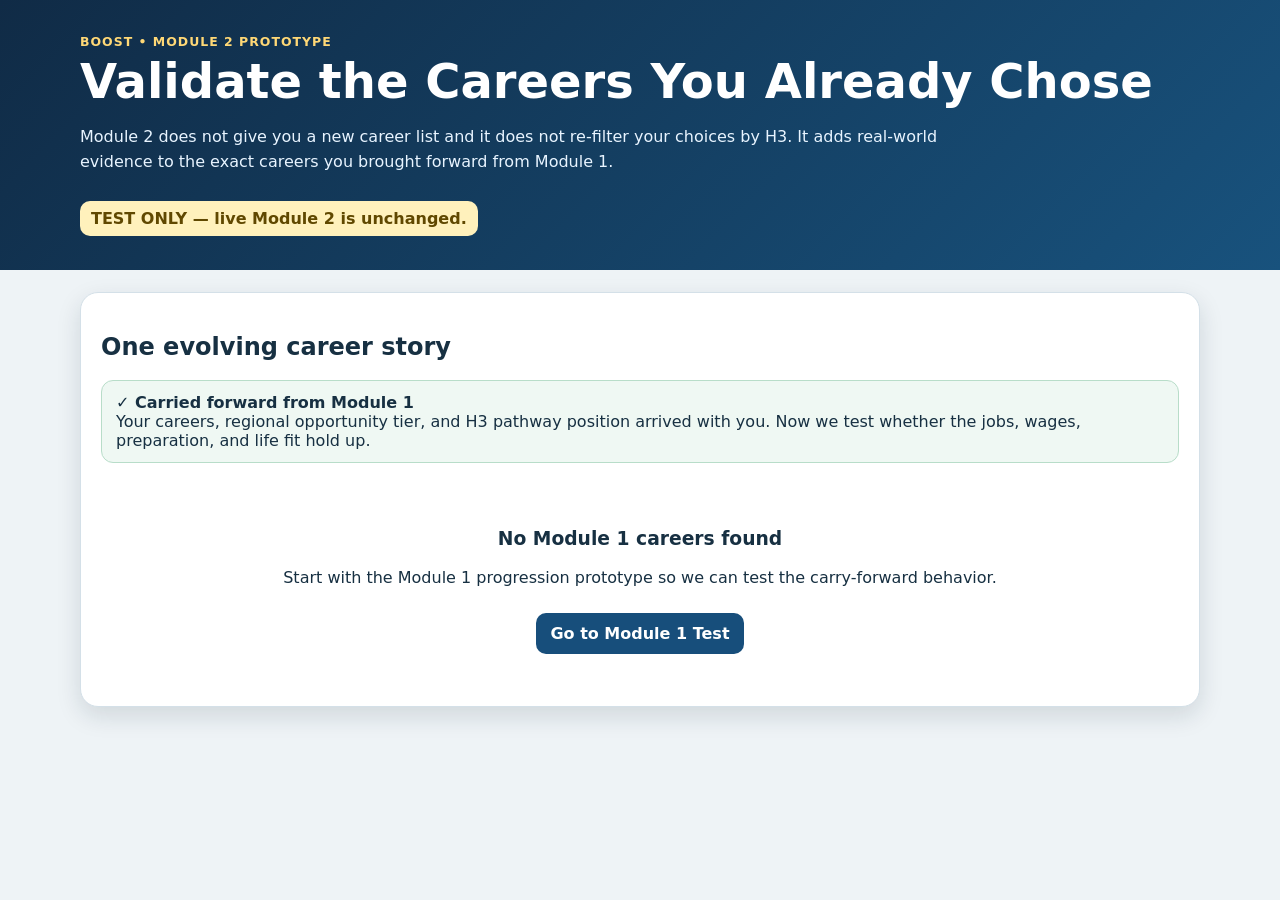
==== pathway-progression-test.html @ 183b5dd9 "Add Module 2 carry-forward progression prototype" ====
<!doctype html><html lang="en"><head><meta charset="utf-8"><meta name="viewport" content="width=device-width,initial-scale=1"><title>BOOST Module 2 Progression Test</title><style>:root{--navy:#102b46;--blue:#18527d;--gold:#e3a72f;--green:#157653;--ink:#173042;--muted:#61717e;--line:#d4e0e8}*{box-sizing:border-box}body{margin:0;background:#eef3f6;color:var(--ink);font-family:system-ui,-apple-system,Segoe UI,Arial,sans-serif}.hero{padding:34px 18px;background:linear-gradient(135deg,var(--navy),var(--blue));color:#fff}.wrap{max-width:1120px;margin:auto}.eyebrow{font-size:.78rem;font-weight:900;letter-spacing:.08em;text-transform:uppercase;color:#ffd876}.hero h1{margin:.25rem 0;font-size:clamp(2rem,4vw,3rem)}.hero p{max-width:900px;line-height:1.55;color:#e8f4ff}.test{display:inline-block;margin-top:10px;padding:8px 11px;border-radius:10px;background:#fff1bc;color:#604800;font-weight:900}main{padding:22px 14px 60px}.panel,.career{background:#fff;border:1px solid var(--line);border-radius:18px;padding:20px;margin-bottom:16px;box-shadow:0 9px 25px #1232}.carried{padding:12px 14px;border-radius:12px;background:#eff8f3;border:1px solid #b8ddc9;margin-bottom:14px}.head{display:flex;justify-content:space-between;gap:15px;flex-wrap:wrap}.badge{display:inline-block;border-radius:999px;padding:6px 9px;font-weight:900;font-size:.76rem;margin:2px}.reg{background:#e9f3ff;color:#174c80;border:1px solid #acd0ef}.path{background:#eaf8f1;color:#0b6545;border:1px solid #99d7bb}.pending{background:#fff1c8;color:#755800;border:1px solid #e6c45e}.metrics{display:grid;grid-template-columns:repeat(4,1fr);gap:8px;margin:12px 0}.metric{padding:9px;background:#f5f8fa;border-radius:10px}.metric b{display:block}.checks{display:grid;grid-template-columns:repeat(2,1fr);gap:10px}.q{padding:12px;border:1px solid #dce6ec;border-radius:12px;background:#fbfdfe}.q label{display:block;font-weight:850;margin-bottom:6px}.q select{width:100%;padding:10px;border:1px solid #bdccd5;border-radius:9px;background:#fff}.bar{position:sticky;bottom:0;background:#0f2a43;color:#fff;padding:14px;border-radius:16px;display:flex;align-items:center;justify-content:space-between;gap:12px;box-shadow:0 8px 30px #0005}.bar button{border:0;border-radius:11px;padding:12px 17px;background:#f0bd4e;color:#2c250f;font-weight:950;cursor:pointer}.empty{text-align:center;padding:32px}.empty a{display:inline-block;margin-top:10px;padding:11px 14px;background:#174e7b;color:#fff;text-decoration:none;border-radius:10px;font-weight:900}@media(max-width:760px){.metrics,.checks{grid-template-columns:1fr 1fr}.bar{flex-direction:column;align-items:flex-start}}@media(max-width:500px){.metrics,.checks{grid-template-columns:1fr}}</style></head><body><header class="hero"><div class="wrap"><div class="eyebrow">BOOST • Module 2 Prototype</div><h1>Validate the Careers You Already Chose</h1><p>Module 2 does not give you a new career list and it does not re-filter your choices by H3. It adds real-world evidence to the exact careers you brought forward from Module 1.</p><div class="test">TEST ONLY — live Module 2 is unchanged.</div></div></header><main><div class="wrap"><section class="panel"><h2>One evolving career story</h2><div class="carried"><b>✓ Carried forward from Module 1</b><br>Your careers, regional opportunity tier, and H3 pathway position arrived with you. Now we test whether the jobs, wages, preparation, and life fit hold up.</div><div id="careers"></div></section><div class="bar" id="bar"><div><b>Save Module 2 evidence</b><br><small>The same career record will continue to Module 3.</small></div><button id="next">Save & Continue to Module 3 →</button></div></div></main><script>const KEY='pinal_boost_career_exploration_v1';const $=id=>document.getElementById(id);let state;try{state=JSON.parse(localStorage.getItem(KEY)||'null')}catch{};const selected=state?.module1?.selected||[];const money=n=>n==null?'—':'$'+Number(n).toFixed(2);const num=n=>n==null?'—':Number(n).toLocaleString();function render(){if(!selected.length){$('careers').innerHTML='<div class="empty"><h3>No Module 1 careers found</h3><p>Start with the Module 1 progression prototype so we can test the carry-forward behavior.</p><a href="https://pinalworkforce1-del.github.io/BOOST/pathway-progression-test.html">Go to Module 1 Test</a></div>';$('bar').style.display='none';return}$('careers').innerHTML=selected.map((o,i)=>`<article class="career" data-soc="${o.soc}"><div class="head"><div><small>Career ${i+1} • carried from Module 1</small><h2>${o.title}</h2></div><div><span class="badge ${o.regional?.tier?.includes('pending')?'pending':'reg'}">${o.regional?.tier||'Regional evidence pending'}</span><span class="badge path">Pinal H3 Pathway • ${o.pathway?.position||'Mapped'}</span></div></div><p><b>${o.pathway?.name||'Pathway mapping pending'}</b>${o.pathway?.destinationStory?` → ${o.pathway.destinationStory}`:''}</p><div class="metrics"><div class="metric"><small>Regional jobs</small><b>${num(o.regional?.jobs26)}</b></div><div class="metric"><small>Annual openings</small><b>${num(o.regional?.annualOpenings)}</b></div><div class="metric"><small>Growth</small><b>${o.regional?.growthPct==null?'—':Number(o.regional.growthPct).toFixed(1)+'%'}</b></div><div class="metric"><small>Median wage</small><b>${money(o.regional?.medianHourly)}/hr</b></div></div><div class="checks"><div class="q"><label>JOBS — What did postings show?</label><select data-field="jobs"><option value="">Choose…</option><option>Strong hiring evidence</option><option>Some hiring evidence</option><option>Limited hiring evidence</option><option>Need more research</option></select></div><div class="q"><label>WAGES — Does the pay work?</label><select data-field="wages"><option value="">Choose…</option><option>Yes</option><option>Maybe</option><option>No</option><option>Need more research</option></select></div><div class="q"><label>PREPARATION — What did employers require?</label><select data-field="prep"><option value="">Choose…</option><option>Ready / can apply now</option><option>Employer-supported development found</option><option>Some preparation gap</option><option>Substantial preparation gap</option><option>Need more research</option></select></div><div class="q"><label>FUTURE — Still worth pursuing?</label><select data-field="future"><option value="">Choose…</option><option>Yes</option><option>Maybe</option><option>No</option><option>Need more research</option></select></div></div></article>`).join('');const old=state?.module2?.validationBySoc||{};document.querySelectorAll('.career').forEach(c=>{const v=old[c.dataset.soc]||{};c.querySelectorAll('select').forEach(s=>{if(v[s.dataset.field])s.value=v[s.dataset.field]})})}function collect(){const out={};document.querySelectorAll('.career').forEach(c=>{out[c.dataset.soc]={};c.querySelectorAll('select').forEach(s=>out[c.dataset.soc][s.dataset.field]=s.value)});return out}$('next').onclick=()=>{if(!selected.length)return;state=state||{version:1,module1:{selected}};state.updatedAt=new Date().toISOString();state.module2={validationBySoc:collect(),completedAt:new Date().toISOString()};localStorage.setItem(KEY,JSON.stringify(state));location.href='https://pinalworkforce1-del.github.io/BOOST-Career-Mobility/regional-pathway-test.html?from=module2'};render();</script></body></html>
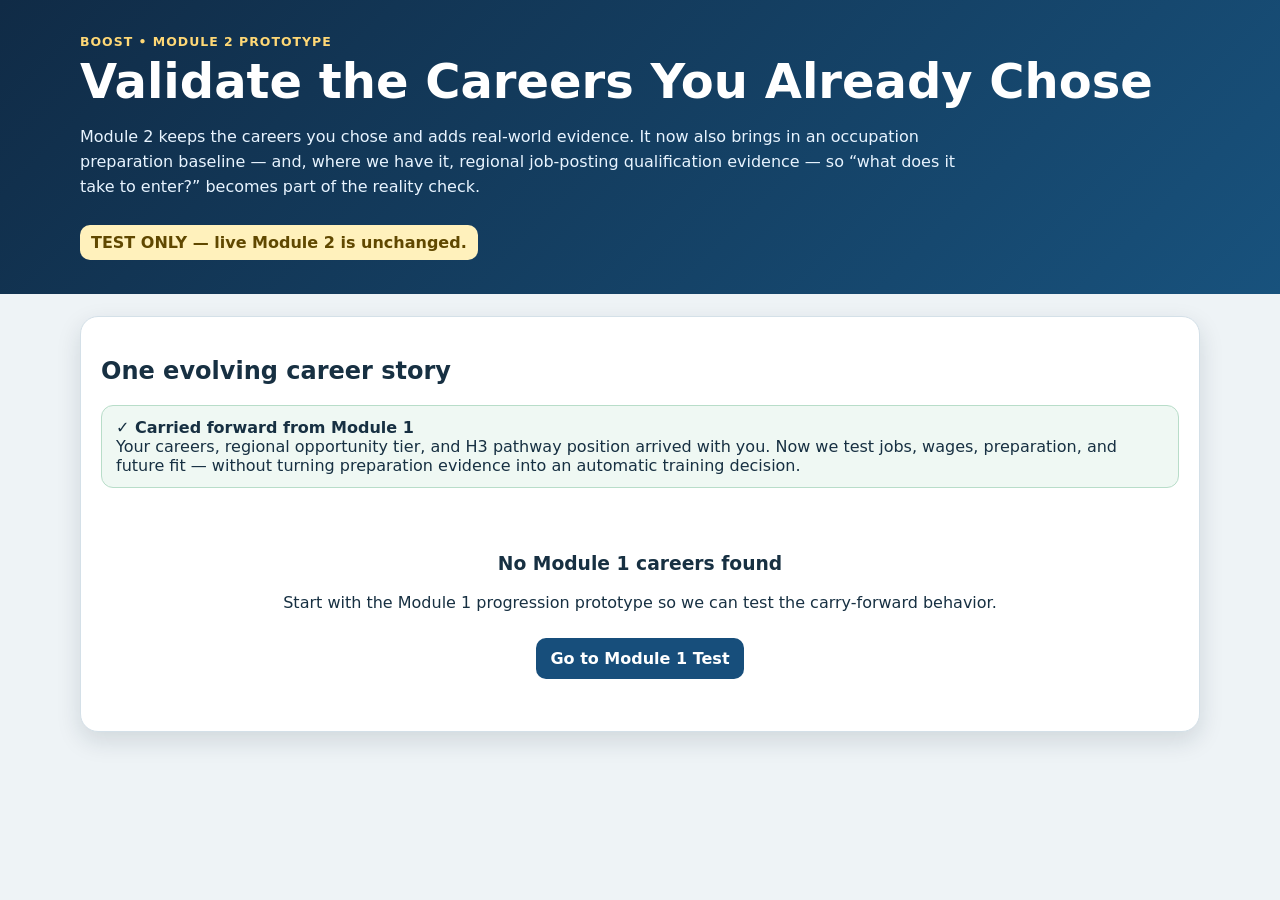
==== commit 4b6bc389: "Add qualification intelligence layer to Module 2 test" ====
--- a/pathway-progression-test.html
+++ b/pathway-progression-test.html
@@ -1 +1 @@
-<!doctype html><html lang="en"><head><meta charset="utf-8"><meta name="viewport" content="width=device-width,initial-scale=1"><title>BOOST Module 2 Progression Test</title><style>:root{--navy:#102b46;--blue:#18527d;--gold:#e3a72f;--green:#157653;--ink:#173042;--muted:#61717e;--line:#d4e0e8}*{box-sizing:border-box}body{margin:0;background:#eef3f6;color:var(--ink);font-family:system-ui,-apple-system,Segoe UI,Arial,sans-serif}.hero{padding:34px 18px;background:linear-gradient(135deg,var(--navy),var(--blue));color:#fff}.wrap{max-width:1120px;margin:auto}.eyebrow{font-size:.78rem;font-weight:900;letter-spacing:.08em;text-transform:uppercase;color:#ffd876}.hero h1{margin:.25rem 0;font-size:clamp(2rem,4vw,3rem)}.hero p{max-width:900px;line-height:1.55;color:#e8f4ff}.test{display:inline-block;margin-top:10px;padding:8px 11px;border-radius:10px;background:#fff1bc;color:#604800;font-weight:900}main{padding:22px 14px 60px}.panel,.career{background:#fff;border:1px solid var(--line);border-radius:18px;padding:20px;margin-bottom:16px;box-shadow:0 9px 25px #1232}.carried{padding:12px 14px;border-radius:12px;background:#eff8f3;border:1px solid #b8ddc9;margin-bottom:14px}.head{display:flex;justify-content:space-between;gap:15px;flex-wrap:wrap}.badge{display:inline-block;border-radius:999px;padding:6px 9px;font-weight:900;font-size:.76rem;margin:2px}.reg{background:#e9f3ff;color:#174c80;border:1px solid #acd0ef}.path{background:#eaf8f1;color:#0b6545;border:1px solid #99d7bb}.pending{background:#fff1c8;color:#755800;border:1px solid #e6c45e}.metrics{display:grid;grid-template-columns:repeat(4,1fr);gap:8px;margin:12px 0}.metric{padding:9px;background:#f5f8fa;border-radius:10px}.metric b{display:block}.checks{display:grid;grid-template-columns:repeat(2,1fr);gap:10px}.q{padding:12px;border:1px solid #dce6ec;border-radius:12px;background:#fbfdfe}.q label{display:block;font-weight:850;margin-bottom:6px}.q select{width:100%;padding:10px;border:1px solid #bdccd5;border-radius:9px;background:#fff}.bar{position:sticky;bottom:0;background:#0f2a43;color:#fff;padding:14px;border-radius:16px;display:flex;align-items:center;justify-content:space-between;gap:12px;box-shadow:0 8px 30px #0005}.bar button{border:0;border-radius:11px;padding:12px 17px;background:#f0bd4e;color:#2c250f;font-weight:950;cursor:pointer}.empty{text-align:center;padding:32px}.empty a{display:inline-block;margin-top:10px;padding:11px 14px;background:#174e7b;color:#fff;text-decoration:none;border-radius:10px;font-weight:900}@media(max-width:760px){.metrics,.checks{grid-template-columns:1fr 1fr}.bar{flex-direction:column;align-items:flex-start}}@media(max-width:500px){.metrics,.checks{grid-template-columns:1fr}}</style></head><body><header class="hero"><div class="wrap"><div class="eyebrow">BOOST • Module 2 Prototype</div><h1>Validate the Careers You Already Chose</h1><p>Module 2 does not give you a new career list and it does not re-filter your choices by H3. It adds real-world evidence to the exact careers you brought forward from Module 1.</p><div class="test">TEST ONLY — live Module 2 is unchanged.</div></div></header><main><div class="wrap"><section class="panel"><h2>One evolving career story</h2><div class="carried"><b>✓ Carried forward from Module 1</b><br>Your careers, regional opportunity tier, and H3 pathway position arrived with you. Now we test whether the jobs, wages, preparation, and life fit hold up.</div><div id="careers"></div></section><div class="bar" id="bar"><div><b>Save Module 2 evidence</b><br><small>The same career record will continue to Module 3.</small></div><button id="next">Save & Continue to Module 3 →</button></div></div></main><script>const KEY='pinal_boost_career_exploration_v1';const $=id=>document.getElementById(id);let state;try{state=JSON.parse(localStorage.getItem(KEY)||'null')}catch{};const selected=state?.module1?.selected||[];const money=n=>n==null?'—':'$'+Number(n).toFixed(2);const num=n=>n==null?'—':Number(n).toLocaleString();function render(){if(!selected.length){$('careers').innerHTML='<div class="empty"><h3>No Module 1 careers found</h3><p>Start with the Module 1 progression prototype so we can test the carry-forward behavior.</p><a href="https://pinalworkforce1-del.github.io/BOOST/pathway-progression-test.html">Go to Module 1 Test</a></div>';$('bar').style.display='none';return}$('careers').innerHTML=selected.map((o,i)=>`<article class="career" data-soc="${o.soc}"><div class="head"><div><small>Career ${i+1} • carried from Module 1</small><h2>${o.title}</h2></div><div><span class="badge ${o.regional?.tier?.includes('pending')?'pending':'reg'}">${o.regional?.tier||'Regional evidence pending'}</span><span class="badge path">Pinal H3 Pathway • ${o.pathway?.position||'Mapped'}</span></div></div><p><b>${o.pathway?.name||'Pathway mapping pending'}</b>${o.pathway?.destinationStory?` → ${o.pathway.destinationStory}`:''}</p><div class="metrics"><div class="metric"><small>Regional jobs</small><b>${num(o.regional?.jobs26)}</b></div><div class="metric"><small>Annual openings</small><b>${num(o.regional?.annualOpenings)}</b></div><div class="metric"><small>Growth</small><b>${o.regional?.growthPct==null?'—':Number(o.regional.growthPct).toFixed(1)+'%'}</b></div><div class="metric"><small>Median wage</small><b>${money(o.regional?.medianHourly)}/hr</b></div></div><div class="checks"><div class="q"><label>JOBS — What did postings show?</label><select data-field="jobs"><option value="">Choose…</option><option>Strong hiring evidence</option><option>Some hiring evidence</option><option>Limited hiring evidence</option><option>Need more research</option></select></div><div class="q"><label>WAGES — Does the pay work?</label><select data-field="wages"><option value="">Choose…</option><option>Yes</option><option>Maybe</option><option>No</option><option>Need more research</option></select></div><div class="q"><label>PREPARATION — What did employers require?</label><select data-field="prep"><option value="">Choose…</option><option>Ready / can apply now</option><option>Employer-supported development found</option><option>Some preparation gap</option><option>Substantial preparation gap</option><option>Need more research</option></select></div><div class="q"><label>FUTURE — Still worth pursuing?</label><select data-field="future"><option value="">Choose…</option><option>Yes</option><option>Maybe</option><option>No</option><option>Need more research</option></select></div></div></article>`).join('');const old=state?.module2?.validationBySoc||{};document.querySelectorAll('.career').forEach(c=>{const v=old[c.dataset.soc]||{};c.querySelectorAll('select').forEach(s=>{if(v[s.dataset.field])s.value=v[s.dataset.field]})})}function collect(){const out={};document.querySelectorAll('.career').forEach(c=>{out[c.dataset.soc]={};c.querySelectorAll('select').forEach(s=>out[c.dataset.soc][s.dataset.field]=s.value)});return out}$('next').onclick=()=>{if(!selected.length)return;state=state||{version:1,module1:{selected}};state.updatedAt=new Date().toISOString();state.module2={validationBySoc:collect(),completedAt:new Date().toISOString()};localStorage.setItem(KEY,JSON.stringify(state));location.href='https://pinalworkforce1-del.github.io/BOOST-Career-Mobility/regional-pathway-test.html?from=module2'};render();</script></body></html>+<!doctype html><html lang="en"><head><meta charset="utf-8"><meta name="viewport" content="width=device-width,initial-scale=1"><title>BOOST Module 2 Progression Test</title><style>:root{--navy:#102b46;--blue:#18527d;--gold:#e3a72f;--green:#157653;--ink:#173042;--muted:#61717e;--line:#d4e0e8}*{box-sizing:border-box}body{margin:0;background:#eef3f6;color:var(--ink);font-family:system-ui,-apple-system,Segoe UI,Arial,sans-serif}.hero{padding:34px 18px;background:linear-gradient(135deg,var(--navy),var(--blue));color:#fff}.wrap{max-width:1120px;margin:auto}.eyebrow{font-size:.78rem;font-weight:900;letter-spacing:.08em;text-transform:uppercase;color:#ffd876}.hero h1{margin:.25rem 0;font-size:clamp(2rem,4vw,3rem)}.hero p{max-width:900px;line-height:1.55;color:#e8f4ff}.test{display:inline-block;margin-top:10px;padding:8px 11px;border-radius:10px;background:#fff1bc;color:#604800;font-weight:900}main{padding:22px 14px 60px}.panel,.career{background:#fff;border:1px solid var(--line);border-radius:18px;padding:20px;margin-bottom:16px;box-shadow:0 9px 25px #1232}.carried{padding:12px 14px;border-radius:12px;background:#eff8f3;border:1px solid #b8ddc9;margin-bottom:14px}.head{display:flex;justify-content:space-between;gap:15px;flex-wrap:wrap}.badge{display:inline-block;border-radius:999px;padding:6px 9px;font-weight:900;font-size:.76rem;margin:2px}.reg{background:#e9f3ff;color:#174c80;border:1px solid #acd0ef}.path{background:#eaf8f1;color:#0b6545;border:1px solid #99d7bb}.pending{background:#fff1c8;color:#755800;border:1px solid #e6c45e}.prepBadge{background:#fff4cf;color:#735500;border:1px solid #dfc263}.metrics{display:grid;grid-template-columns:repeat(4,1fr);gap:8px;margin:12px 0}.metric{padding:9px;background:#f5f8fa;border-radius:10px}.metric b{display:block}.intel{margin:13px 0;padding:14px;border-left:5px solid var(--gold);background:#fffaf0;border-radius:12px}.intel h3{margin:.1rem 0 .45rem}.intelGrid{display:grid;grid-template-columns:repeat(3,1fr);gap:8px;margin-top:10px}.intelCell{padding:9px;border:1px solid #eadcb6;background:#fff;border-radius:10px}.intelCell small{display:block;color:var(--muted);margin-bottom:3px}.quals{display:flex;gap:7px;flex-wrap:wrap;margin-top:10px}.qual{padding:6px 8px;border-radius:999px;background:#edf3f7;border:1px solid #cfdae1;font-size:.78rem;font-weight:800}.checks{display:grid;grid-template-columns:repeat(2,1fr);gap:10px}.q{padding:12px;border:1px solid #dce6ec;border-radius:12px;background:#fbfdfe}.q label{display:block;font-weight:850;margin-bottom:6px}.q select{width:100%;padding:10px;border:1px solid #bdccd5;border-radius:9px;background:#fff}.bar{position:sticky;bottom:0;background:#0f2a43;color:#fff;padding:14px;border-radius:16px;display:flex;align-items:center;justify-content:space-between;gap:12px;box-shadow:0 8px 30px #0005}.bar button{border:0;border-radius:11px;padding:12px 17px;background:#f0bd4e;color:#2c250f;font-weight:950;cursor:pointer}.empty{text-align:center;padding:32px}.empty a{display:inline-block;margin-top:10px;padding:11px 14px;background:#174e7b;color:#fff;text-decoration:none;border-radius:10px;font-weight:900}@media(max-width:760px){.metrics,.checks,.intelGrid{grid-template-columns:1fr 1fr}.bar{flex-direction:column;align-items:flex-start}}@media(max-width:500px){.metrics,.checks,.intelGrid{grid-template-columns:1fr}}</style></head><body><header class="hero"><div class="wrap"><div class="eyebrow">BOOST • Module 2 Prototype</div><h1>Validate the Careers You Already Chose</h1><p>Module 2 keeps the careers you chose and adds real-world evidence. It now also brings in an occupation preparation baseline — and, where we have it, regional job-posting qualification evidence — so “what does it take to enter?” becomes part of the reality check.</p><div class="test">TEST ONLY — live Module 2 is unchanged.</div></div></header><main><div class="wrap"><section class="panel"><h2>One evolving career story</h2><div class="carried"><b>✓ Carried forward from Module 1</b><br>Your careers, regional opportunity tier, and H3 pathway position arrived with you. Now we test jobs, wages, preparation, and future fit — without turning preparation evidence into an automatic training decision.</div><div id="careers"></div></section><div class="bar" id="bar"><div><b>Save Module 2 evidence</b><br><small>Employer research + preparation intelligence will continue with the same SOC record.</small></div><button id="next">Save & Continue to Module 3 →</button></div></div></main><script>const KEY='pinal_boost_career_exploration_v1';const $=id=>document.getElementById(id);let state;try{state=JSON.parse(localStorage.getItem(KEY)||'null')}catch{};const selected=state?.module1?.selected||[];const money=n=>n==null?'—':'$'+Number(n).toFixed(2);const num=n=>n==null?'—':Number(n).toLocaleString();const BASE={'31-1131':{education:'Postsecondary nondegree award',experience:'None',ojt:'None'},'15-1232':{education:'Some college, no degree',experience:'None',ojt:'None'},'53-7062':{education:'No formal educational credential',experience:'None',ojt:'Short-term on-the-job training'},'49-9071':{education:'High school diploma or equivalent',experience:'None',ojt:'Moderate-term on-the-job training'},'41-2031':{education:'No formal educational credential',experience:'None',ojt:'Short-term on-the-job training'},'35-3023':{education:'No formal educational credential',experience:'None',ojt:'Short-term on-the-job training'},'43-4051':{education:'High school diploma or equivalent',experience:'None',ojt:'Short-term on-the-job training'},'47-2061':{education:'No formal educational credential',experience:'None',ojt:'Short-term on-the-job training'}};const QI={'31-1131':{version:'QI-v1',label:'Credential frequently requested',bias:'BUILD_MODERATE',confidence:'High',postings:3800,window:'Jun 2025 - Jul 2026',summary:'CNA certification is a major regional employer signal; BLS/CPR requirements are also common in many settings.',quals:[['Certified Nursing Assistant (CNA)',2190,.576],['CPR Certification',797,.210],['Basic Life Support (BLS)',556,.146]]},'15-1232':{version:'QI-v1',label:'Multiple entry routes; certification can strengthen entry',bias:'NEUTRAL',confidence:'High',postings:5030,window:'Jun 2025 - Jul 2026',summary:'Employers use varied education and experience combinations. A+ and related certifications are meaningful but are not universal requirements.',quals:[['CompTIA A+',871,.173],['Valid Driver’s License',478,.095],['CompTIA Network+',453,.090]]}};function genericLabel(b){if(!b)return'Preparation evidence not yet mapped';if(b.education==='No formal educational credential')return'Accessible entry; training commonly occurs after hire';if((b.ojt||'').includes('Moderate'))return'High-school-level entry; employer training is common';if((b.ojt||'').includes('Short'))return'Entry preparation is generally limited; short-term employer training is common';return'Typical preparation baseline available'}function intelFor(soc){const b=BASE[soc]||null,q=QI[soc]||null;return{version:q?.version||'BLS-baseline-v1',evidenceLevel:q?'JPA-enhanced':'BLS baseline',label:q?.label||genericLabel(b),routeBias:q?.bias||'NEUTRAL',confidence:q?.confidence||'Baseline',postings:q?.postings||null,evidenceWindow:q?.window||null,summary:q?.summary||(b?`Typical entry preparation: ${b.education}. Typical on-the-job training: ${b.ojt}. This is an occupation baseline, not proof of what a specific employer requires.`:'Preparation evidence will need employer research.'),baseline:b,topQualifications:q?.quals||[]}}function intelHtml(soc){const x=intelFor(soc),b=x.baseline||{};const quals=x.topQualifications.length?`<div class="quals">${x.topQualifications.map(q=>`<span class="qual">${q[0]} • ${(q[2]*100).toFixed(1)}%</span>`).join('')}</div>`:'';return`<div class="intel"><span class="badge prepBadge">${x.evidenceLevel}</span><h3>${x.label}</h3><p>${x.summary}</p><div class="intelGrid"><div class="intelCell"><small>Typical entry education</small><b>${b.education||'Employer-specific / not mapped'}</b></div><div class="intelCell"><small>Typical employer training</small><b>${b.ojt||'Employer-specific / not mapped'}</b></div><div class="intelCell"><small>${x.postings?'Regional JPA evidence':'Evidence type'}</small><b>${x.postings?`${num(x.postings)} unique postings`:'BLS occupation baseline'}</b></div></div>${quals}${x.evidenceWindow?`<small>Regional qualification evidence window: ${x.evidenceWindow}. Qualification percentages can overlap within the same posting.</small>`:''}</div>`}function render(){if(!selected.length){$('careers').innerHTML='<div class="empty"><h3>No Module 1 careers found</h3><p>Start with the Module 1 progression prototype so we can test the carry-forward behavior.</p><a href="https://pinalworkforce1-del.github.io/BOOST/pathway-progression-test.html">Go to Module 1 Test</a></div>';$('bar').style.display='none';return}$('careers').innerHTML=selected.map((o,i)=>`<article class="career" data-soc="${o.soc}"><div class="head"><div><small>Career ${i+1} • carried from Module 1</small><h2>${o.title}</h2></div><div><span class="badge ${o.regional?.tier?.includes('pending')?'pending':'reg'}">${o.regional?.tier||'Regional evidence pending'}</span><span class="badge path">Pinal H3 Pathway • ${o.pathway?.position||'Mapped'}</span></div></div><p><b>${o.pathway?.name||'Pathway mapping pending'}</b>${o.pathway?.destinationStory?` → ${o.pathway.destinationStory}`:''}</p><div class="metrics"><div class="metric"><small>Regional jobs</small><b>${num(o.regional?.jobs26)}</b></div><div class="metric"><small>Annual openings</small><b>${num(o.regional?.annualOpenings)}</b></div><div class="metric"><small>Growth</small><b>${o.regional?.growthPct==null?'—':Number(o.regional.growthPct).toFixed(1)+'%'}</b></div><div class="metric"><small>Median wage</small><b>${money(o.regional?.medianHourly)}/hr</b></div></div>${intelHtml(o.soc)}<div class="checks"><div class="q"><label>JOBS — What did postings show?</label><select data-field="jobs"><option value="">Choose…</option><option>Strong hiring evidence</option><option>Some hiring evidence</option><option>Limited hiring evidence</option><option>Need more research</option></select></div><div class="q"><label>WAGES — Does the pay work?</label><select data-field="wages"><option value="">Choose…</option><option>Yes</option><option>Maybe</option><option>No</option><option>Need more research</option></select></div><div class="q"><label>PREPARATION — What did your employer research show?</label><select data-field="prep"><option value="">Choose…</option><option>Ready / can apply now</option><option>Employer-supported development found</option><option>Some preparation gap</option><option>Substantial preparation gap</option><option>Need more research</option></select></div><div class="q"><label>FUTURE — Still worth pursuing?</label><select data-field="future"><option value="">Choose…</option><option>Yes</option><option>Maybe</option><option>No</option><option>Need more research</option></select></div></div></article>`).join('');const old=state?.module2?.validationBySoc||{};document.querySelectorAll('.career').forEach(c=>{const v=old[c.dataset.soc]||{};c.querySelectorAll('select').forEach(s=>{if(v[s.dataset.field])s.value=v[s.dataset.field]})})}function collect(){const out={};document.querySelectorAll('.career').forEach(c=>{out[c.dataset.soc]={preparationIntel:intelFor(c.dataset.soc)};c.querySelectorAll('select').forEach(s=>out[c.dataset.soc][s.dataset.field]=s.value)});return out}$('next').onclick=()=>{if(!selected.length)return;state=state||{version:1,module1:{selected}};state.updatedAt=new Date().toISOString();state.module2={validationBySoc:collect(),intelligenceVersion:'QI-v1/BLS-baseline-v1',completedAt:new Date().toISOString()};localStorage.setItem(KEY,JSON.stringify(state));location.href='https://pinalworkforce1-del.github.io/BOOST-Career-Mobility/regional-pathway-test.html?from=module2'};render();</script></body></html>
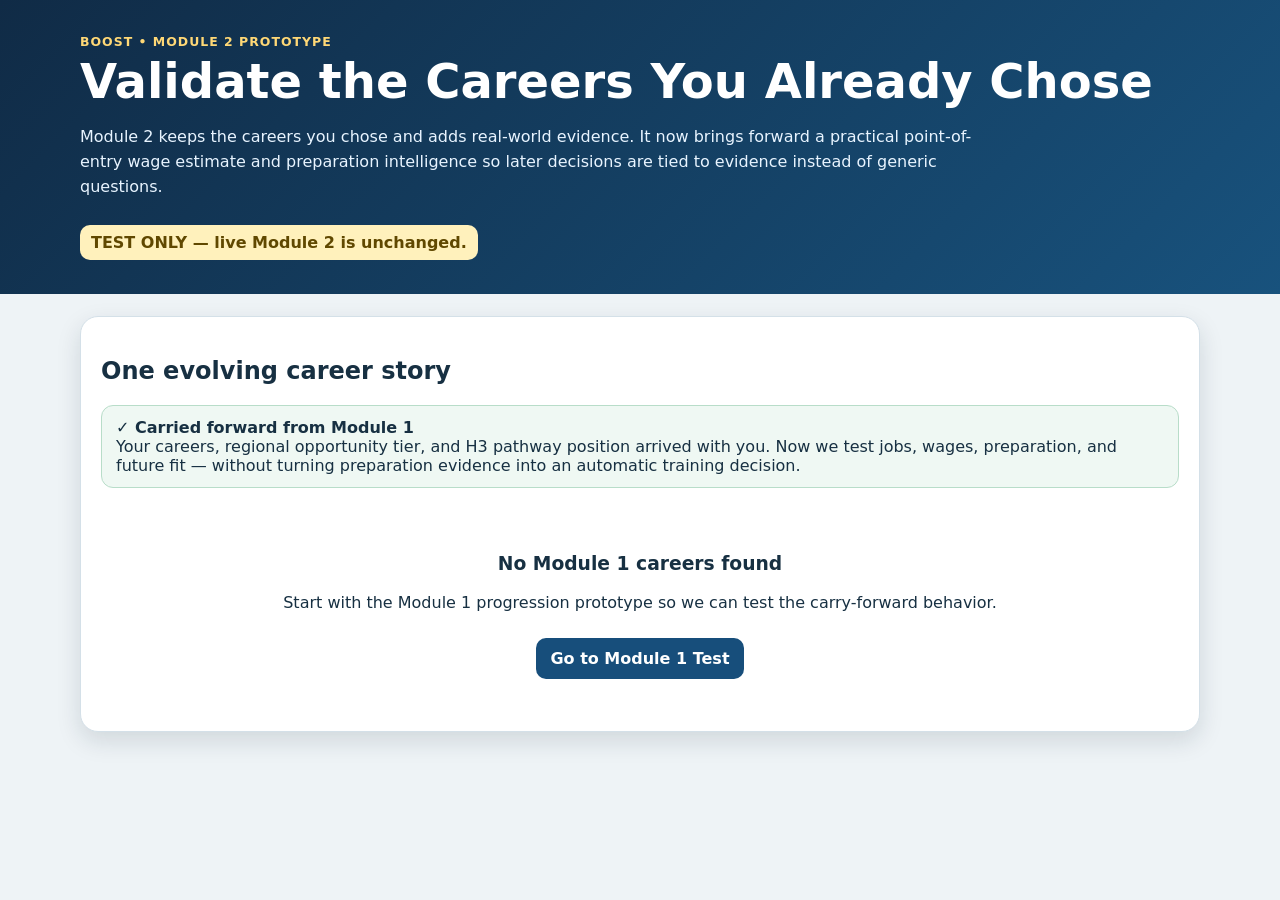
==== commit 302ee0b3: "Add point-of-entry wage evidence to Module 2 test" ====
--- a/pathway-progression-test.html
+++ b/pathway-progression-test.html
@@ -1 +1 @@
-<!doctype html><html lang="en"><head><meta charset="utf-8"><meta name="viewport" content="width=device-width,initial-scale=1"><title>BOOST Module 2 Progression Test</title><style>:root{--navy:#102b46;--blue:#18527d;--gold:#e3a72f;--green:#157653;--ink:#173042;--muted:#61717e;--line:#d4e0e8}*{box-sizing:border-box}body{margin:0;background:#eef3f6;color:var(--ink);font-family:system-ui,-apple-system,Segoe UI,Arial,sans-serif}.hero{padding:34px 18px;background:linear-gradient(135deg,var(--navy),var(--blue));color:#fff}.wrap{max-width:1120px;margin:auto}.eyebrow{font-size:.78rem;font-weight:900;letter-spacing:.08em;text-transform:uppercase;color:#ffd876}.hero h1{margin:.25rem 0;font-size:clamp(2rem,4vw,3rem)}.hero p{max-width:900px;line-height:1.55;color:#e8f4ff}.test{display:inline-block;margin-top:10px;padding:8px 11px;border-radius:10px;background:#fff1bc;color:#604800;font-weight:900}main{padding:22px 14px 60px}.panel,.career{background:#fff;border:1px solid var(--line);border-radius:18px;padding:20px;margin-bottom:16px;box-shadow:0 9px 25px #1232}.carried{padding:12px 14px;border-radius:12px;background:#eff8f3;border:1px solid #b8ddc9;margin-bottom:14px}.head{display:flex;justify-content:space-between;gap:15px;flex-wrap:wrap}.badge{display:inline-block;border-radius:999px;padding:6px 9px;font-weight:900;font-size:.76rem;margin:2px}.reg{background:#e9f3ff;color:#174c80;border:1px solid #acd0ef}.path{background:#eaf8f1;color:#0b6545;border:1px solid #99d7bb}.pending{background:#fff1c8;color:#755800;border:1px solid #e6c45e}.prepBadge{background:#fff4cf;color:#735500;border:1px solid #dfc263}.metrics{display:grid;grid-template-columns:repeat(4,1fr);gap:8px;margin:12px 0}.metric{padding:9px;background:#f5f8fa;border-radius:10px}.metric b{display:block}.intel{margin:13px 0;padding:14px;border-left:5px solid var(--gold);background:#fffaf0;border-radius:12px}.intel h3{margin:.1rem 0 .45rem}.intelGrid{display:grid;grid-template-columns:repeat(3,1fr);gap:8px;margin-top:10px}.intelCell{padding:9px;border:1px solid #eadcb6;background:#fff;border-radius:10px}.intelCell small{display:block;color:var(--muted);margin-bottom:3px}.quals{display:flex;gap:7px;flex-wrap:wrap;margin-top:10px}.qual{padding:6px 8px;border-radius:999px;background:#edf3f7;border:1px solid #cfdae1;font-size:.78rem;font-weight:800}.checks{display:grid;grid-template-columns:repeat(2,1fr);gap:10px}.q{padding:12px;border:1px solid #dce6ec;border-radius:12px;background:#fbfdfe}.q label{display:block;font-weight:850;margin-bottom:6px}.q select{width:100%;padding:10px;border:1px solid #bdccd5;border-radius:9px;background:#fff}.bar{position:sticky;bottom:0;background:#0f2a43;color:#fff;padding:14px;border-radius:16px;display:flex;align-items:center;justify-content:space-between;gap:12px;box-shadow:0 8px 30px #0005}.bar button{border:0;border-radius:11px;padding:12px 17px;background:#f0bd4e;color:#2c250f;font-weight:950;cursor:pointer}.empty{text-align:center;padding:32px}.empty a{display:inline-block;margin-top:10px;padding:11px 14px;background:#174e7b;color:#fff;text-decoration:none;border-radius:10px;font-weight:900}@media(max-width:760px){.metrics,.checks,.intelGrid{grid-template-columns:1fr 1fr}.bar{flex-direction:column;align-items:flex-start}}@media(max-width:500px){.metrics,.checks,.intelGrid{grid-template-columns:1fr}}</style></head><body><header class="hero"><div class="wrap"><div class="eyebrow">BOOST • Module 2 Prototype</div><h1>Validate the Careers You Already Chose</h1><p>Module 2 keeps the careers you chose and adds real-world evidence. It now also brings in an occupation preparation baseline — and, where we have it, regional job-posting qualification evidence — so “what does it take to enter?” becomes part of the reality check.</p><div class="test">TEST ONLY — live Module 2 is unchanged.</div></div></header><main><div class="wrap"><section class="panel"><h2>One evolving career story</h2><div class="carried"><b>✓ Carried forward from Module 1</b><br>Your careers, regional opportunity tier, and H3 pathway position arrived with you. Now we test jobs, wages, preparation, and future fit — without turning preparation evidence into an automatic training decision.</div><div id="careers"></div></section><div class="bar" id="bar"><div><b>Save Module 2 evidence</b><br><small>Employer research + preparation intelligence will continue with the same SOC record.</small></div><button id="next">Save & Continue to Module 3 →</button></div></div></main><script>const KEY='pinal_boost_career_exploration_v1';const $=id=>document.getElementById(id);let state;try{state=JSON.parse(localStorage.getItem(KEY)||'null')}catch{};const selected=state?.module1?.selected||[];const money=n=>n==null?'—':'$'+Number(n).toFixed(2);const num=n=>n==null?'—':Number(n).toLocaleString();const BASE={'31-1131':{education:'Postsecondary nondegree award',experience:'None',ojt:'None'},'15-1232':{education:'Some college, no degree',experience:'None',ojt:'None'},'53-7062':{education:'No formal educational credential',experience:'None',ojt:'Short-term on-the-job training'},'49-9071':{education:'High school diploma or equivalent',experience:'None',ojt:'Moderate-term on-the-job training'},'41-2031':{education:'No formal educational credential',experience:'None',ojt:'Short-term on-the-job training'},'35-3023':{education:'No formal educational credential',experience:'None',ojt:'Short-term on-the-job training'},'43-4051':{education:'High school diploma or equivalent',experience:'None',ojt:'Short-term on-the-job training'},'47-2061':{education:'No formal educational credential',experience:'None',ojt:'Short-term on-the-job training'}};const QI={'31-1131':{version:'QI-v1',label:'Credential frequently requested',bias:'BUILD_MODERATE',confidence:'High',postings:3800,window:'Jun 2025 - Jul 2026',summary:'CNA certification is a major regional employer signal; BLS/CPR requirements are also common in many settings.',quals:[['Certified Nursing Assistant (CNA)',2190,.576],['CPR Certification',797,.210],['Basic Life Support (BLS)',556,.146]]},'15-1232':{version:'QI-v1',label:'Multiple entry routes; certification can strengthen entry',bias:'NEUTRAL',confidence:'High',postings:5030,window:'Jun 2025 - Jul 2026',summary:'Employers use varied education and experience combinations. A+ and related certifications are meaningful but are not universal requirements.',quals:[['CompTIA A+',871,.173],['Valid Driver’s License',478,.095],['CompTIA Network+',453,.090]]}};function genericLabel(b){if(!b)return'Preparation evidence not yet mapped';if(b.education==='No formal educational credential')return'Accessible entry; training commonly occurs after hire';if((b.ojt||'').includes('Moderate'))return'High-school-level entry; employer training is common';if((b.ojt||'').includes('Short'))return'Entry preparation is generally limited; short-term employer training is common';return'Typical preparation baseline available'}function intelFor(soc){const b=BASE[soc]||null,q=QI[soc]||null;return{version:q?.version||'BLS-baseline-v1',evidenceLevel:q?'JPA-enhanced':'BLS baseline',label:q?.label||genericLabel(b),routeBias:q?.bias||'NEUTRAL',confidence:q?.confidence||'Baseline',postings:q?.postings||null,evidenceWindow:q?.window||null,summary:q?.summary||(b?`Typical entry preparation: ${b.education}. Typical on-the-job training: ${b.ojt}. This is an occupation baseline, not proof of what a specific employer requires.`:'Preparation evidence will need employer research.'),baseline:b,topQualifications:q?.quals||[]}}function intelHtml(soc){const x=intelFor(soc),b=x.baseline||{};const quals=x.topQualifications.length?`<div class="quals">${x.topQualifications.map(q=>`<span class="qual">${q[0]} • ${(q[2]*100).toFixed(1)}%</span>`).join('')}</div>`:'';return`<div class="intel"><span class="badge prepBadge">${x.evidenceLevel}</span><h3>${x.label}</h3><p>${x.summary}</p><div class="intelGrid"><div class="intelCell"><small>Typical entry education</small><b>${b.education||'Employer-specific / not mapped'}</b></div><div class="intelCell"><small>Typical employer training</small><b>${b.ojt||'Employer-specific / not mapped'}</b></div><div class="intelCell"><small>${x.postings?'Regional JPA evidence':'Evidence type'}</small><b>${x.postings?`${num(x.postings)} unique postings`:'BLS occupation baseline'}</b></div></div>${quals}${x.evidenceWindow?`<small>Regional qualification evidence window: ${x.evidenceWindow}. Qualification percentages can overlap within the same posting.</small>`:''}</div>`}function render(){if(!selected.length){$('careers').innerHTML='<div class="empty"><h3>No Module 1 careers found</h3><p>Start with the Module 1 progression prototype so we can test the carry-forward behavior.</p><a href="https://pinalworkforce1-del.github.io/BOOST/pathway-progression-test.html">Go to Module 1 Test</a></div>';$('bar').style.display='none';return}$('careers').innerHTML=selected.map((o,i)=>`<article class="career" data-soc="${o.soc}"><div class="head"><div><small>Career ${i+1} • carried from Module 1</small><h2>${o.title}</h2></div><div><span class="badge ${o.regional?.tier?.includes('pending')?'pending':'reg'}">${o.regional?.tier||'Regional evidence pending'}</span><span class="badge path">Pinal H3 Pathway • ${o.pathway?.position||'Mapped'}</span></div></div><p><b>${o.pathway?.name||'Pathway mapping pending'}</b>${o.pathway?.destinationStory?` → ${o.pathway.destinationStory}`:''}</p><div class="metrics"><div class="metric"><small>Regional jobs</small><b>${num(o.regional?.jobs26)}</b></div><div class="metric"><small>Annual openings</small><b>${num(o.regional?.annualOpenings)}</b></div><div class="metric"><small>Growth</small><b>${o.regional?.growthPct==null?'—':Number(o.regional.growthPct).toFixed(1)+'%'}</b></div><div class="metric"><small>Median wage</small><b>${money(o.regional?.medianHourly)}/hr</b></div></div>${intelHtml(o.soc)}<div class="checks"><div class="q"><label>JOBS — What did postings show?</label><select data-field="jobs"><option value="">Choose…</option><option>Strong hiring evidence</option><option>Some hiring evidence</option><option>Limited hiring evidence</option><option>Need more research</option></select></div><div class="q"><label>WAGES — Does the pay work?</label><select data-field="wages"><option value="">Choose…</option><option>Yes</option><option>Maybe</option><option>No</option><option>Need more research</option></select></div><div class="q"><label>PREPARATION — What did your employer research show?</label><select data-field="prep"><option value="">Choose…</option><option>Ready / can apply now</option><option>Employer-supported development found</option><option>Some preparation gap</option><option>Substantial preparation gap</option><option>Need more research</option></select></div><div class="q"><label>FUTURE — Still worth pursuing?</label><select data-field="future"><option value="">Choose…</option><option>Yes</option><option>Maybe</option><option>No</option><option>Need more research</option></select></div></div></article>`).join('');const old=state?.module2?.validationBySoc||{};document.querySelectorAll('.career').forEach(c=>{const v=old[c.dataset.soc]||{};c.querySelectorAll('select').forEach(s=>{if(v[s.dataset.field])s.value=v[s.dataset.field]})})}function collect(){const out={};document.querySelectorAll('.career').forEach(c=>{out[c.dataset.soc]={preparationIntel:intelFor(c.dataset.soc)};c.querySelectorAll('select').forEach(s=>out[c.dataset.soc][s.dataset.field]=s.value)});return out}$('next').onclick=()=>{if(!selected.length)return;state=state||{version:1,module1:{selected}};state.updatedAt=new Date().toISOString();state.module2={validationBySoc:collect(),intelligenceVersion:'QI-v1/BLS-baseline-v1',completedAt:new Date().toISOString()};localStorage.setItem(KEY,JSON.stringify(state));location.href='https://pinalworkforce1-del.github.io/BOOST-Career-Mobility/regional-pathway-test.html?from=module2'};render();</script></body></html>+<!doctype html><html lang="en"><head><meta charset="utf-8"><meta name="viewport" content="width=device-width,initial-scale=1"><title>BOOST Module 2 Progression Test</title><style>:root{--navy:#102b46;--blue:#18527d;--gold:#e3a72f;--green:#157653;--ink:#173042;--muted:#61717e;--line:#d4e0e8}*{box-sizing:border-box}body{margin:0;background:#eef3f6;color:var(--ink);font-family:system-ui,-apple-system,Segoe UI,Arial,sans-serif}.hero{padding:34px 18px;background:linear-gradient(135deg,var(--navy),var(--blue));color:#fff}.wrap{max-width:1120px;margin:auto}.eyebrow{font-size:.78rem;font-weight:900;letter-spacing:.08em;text-transform:uppercase;color:#ffd876}.hero h1{margin:.25rem 0;font-size:clamp(2rem,4vw,3rem)}.hero p{max-width:900px;line-height:1.55;color:#e8f4ff}.test{display:inline-block;margin-top:10px;padding:8px 11px;border-radius:10px;background:#fff1bc;color:#604800;font-weight:900}main{padding:22px 14px 60px}.panel,.career{background:#fff;border:1px solid var(--line);border-radius:18px;padding:20px;margin-bottom:16px;box-shadow:0 9px 25px #1232}.carried{padding:12px 14px;border-radius:12px;background:#eff8f3;border:1px solid #b8ddc9;margin-bottom:14px}.head{display:flex;justify-content:space-between;gap:15px;flex-wrap:wrap}.badge{display:inline-block;border-radius:999px;padding:6px 9px;font-weight:900;font-size:.76rem;margin:2px}.reg{background:#e9f3ff;color:#174c80;border:1px solid #acd0ef}.path{background:#eaf8f1;color:#0b6545;border:1px solid #99d7bb}.pending{background:#fff1c8;color:#755800;border:1px solid #e6c45e}.prepBadge{background:#fff4cf;color:#735500;border:1px solid #dfc263}.metrics{display:grid;grid-template-columns:repeat(5,1fr);gap:8px;margin:12px 0}.metric{padding:9px;background:#f5f8fa;border-radius:10px}.metric b{display:block}.metric.entry{background:#fff8e8;border:1px solid #e6cf94}.intel{margin:13px 0;padding:14px;border-left:5px solid var(--gold);background:#fffaf0;border-radius:12px}.intel h3{margin:.1rem 0 .45rem}.intelGrid{display:grid;grid-template-columns:repeat(3,1fr);gap:8px;margin-top:10px}.intelCell{padding:9px;border:1px solid #eadcb6;background:#fff;border-radius:10px}.intelCell small{display:block;color:var(--muted);margin-bottom:3px}.quals{display:flex;gap:7px;flex-wrap:wrap;margin-top:10px}.qual{padding:6px 8px;border-radius:999px;background:#edf3f7;border:1px solid #cfdae1;font-size:.78rem;font-weight:800}.checks{display:grid;grid-template-columns:repeat(2,1fr);gap:10px}.q{padding:12px;border:1px solid #dce6ec;border-radius:12px;background:#fbfdfe}.q label{display:block;font-weight:850;margin-bottom:6px}.q select{width:100%;padding:10px;border:1px solid #bdccd5;border-radius:9px;background:#fff}.bar{position:sticky;bottom:0;background:#0f2a43;color:#fff;padding:14px;border-radius:16px;display:flex;align-items:center;justify-content:space-between;gap:12px;box-shadow:0 8px 30px #0005}.bar button{border:0;border-radius:11px;padding:12px 17px;background:#f0bd4e;color:#2c250f;font-weight:950;cursor:pointer}.empty{text-align:center;padding:32px}.empty a{display:inline-block;margin-top:10px;padding:11px 14px;background:#174e7b;color:#fff;text-decoration:none;border-radius:10px;font-weight:900}@media(max-width:850px){.metrics{grid-template-columns:1fr 1fr 1fr}.checks,.intelGrid{grid-template-columns:1fr 1fr}.bar{flex-direction:column;align-items:flex-start}}@media(max-width:500px){.metrics,.checks,.intelGrid{grid-template-columns:1fr}}</style></head><body><header class="hero"><div class="wrap"><div class="eyebrow">BOOST • Module 2 Prototype</div><h1>Validate the Careers You Already Chose</h1><p>Module 2 keeps the careers you chose and adds real-world evidence. It now brings forward a practical point-of-entry wage estimate and preparation intelligence so later decisions are tied to evidence instead of generic questions.</p><div class="test">TEST ONLY — live Module 2 is unchanged.</div></div></header><main><div class="wrap"><section class="panel"><h2>One evolving career story</h2><div class="carried"><b>✓ Carried forward from Module 1</b><br>Your careers, regional opportunity tier, and H3 pathway position arrived with you. Now we test jobs, wages, preparation, and future fit — without turning preparation evidence into an automatic training decision.</div><div id="careers"></div></section><div class="bar" id="bar"><div><b>Save Module 2 evidence</b><br><small>Employer research + wage + preparation intelligence will continue with the same SOC record.</small></div><button id="next">Save & Continue to Module 3 →</button></div></div></main><script>const KEY='pinal_boost_career_exploration_v1';const $=id=>document.getElementById(id);let state;try{state=JSON.parse(localStorage.getItem(KEY)||'null')}catch{};const selected=state?.module1?.selected||[];const money=n=>n==null?'—':'$'+Number(n).toFixed(2);const num=n=>n==null?'—':Number(n).toLocaleString();const BASE={'31-1131':{education:'Postsecondary nondegree award',experience:'None',ojt:'None'},'15-1232':{education:'Some college, no degree',experience:'None',ojt:'None'},'53-7062':{education:'No formal educational credential',experience:'None',ojt:'Short-term on-the-job training'},'49-9071':{education:'High school diploma or equivalent',experience:'None',ojt:'Moderate-term on-the-job training'},'41-2031':{education:'No formal educational credential',experience:'None',ojt:'Short-term on-the-job training'},'35-3023':{education:'No formal educational credential',experience:'None',ojt:'Short-term on-the-job training'},'43-4051':{education:'High school diploma or equivalent',experience:'None',ojt:'Short-term on-the-job training'},'47-2061':{education:'No formal educational credential',experience:'None',ojt:'Short-term on-the-job training'}};const WAGE={'31-1131':18.5197476173,'15-1232':23.5680213358,'53-7062':17.8829900516,'49-9071':19.6004132606,'43-4051':18.202923857,'41-2031':15.3980266149,'35-3023':15.1905278342,'47-2061':17.9666611197};const QI={'31-1131':{version:'QI-v1',label:'Credential frequently requested',bias:'BUILD_MODERATE',confidence:'High',postings:3800,window:'Jun 2025 - Jul 2026',summary:'CNA certification is a major regional employer signal; BLS/CPR requirements are also common in many settings.',quals:[['Certified Nursing Assistant (CNA)',2190,.576],['CPR Certification',797,.210],['Basic Life Support (BLS)',556,.146]]},'15-1232':{version:'QI-v1',label:'Multiple entry routes; certification can strengthen entry',bias:'NEUTRAL',confidence:'High',postings:5030,window:'Jun 2025 - Jul 2026',summary:'Employers use varied education and experience combinations. A+ and related certifications are meaningful but are not universal requirements.',quals:[['CompTIA A+',871,.173],['Valid Driver’s License',478,.095],['CompTIA Network+',453,.090]]}};function entryWage(soc){const h=WAGE[soc];return h?{hourly:h,annual:h*2080,source:'Regional 25th-percentile hourly earnings',label:'Point-of-entry wage estimate'}:null}function genericLabel(b){if(!b)return'Preparation evidence not yet mapped';if(b.education==='No formal educational credential')return'Accessible entry; training commonly occurs after hire';if((b.ojt||'').includes('Moderate'))return'High-school-level entry; employer training is common';if((b.ojt||'').includes('Short'))return'Entry preparation is generally limited; short-term employer training is common';return'Typical preparation baseline available'}function intelFor(soc){const b=BASE[soc]||null,q=QI[soc]||null;return{version:q?.version||'BLS-baseline-v1',evidenceLevel:q?'JPA-enhanced':'BLS baseline',label:q?.label||genericLabel(b),routeBias:q?.bias||'NEUTRAL',confidence:q?.confidence||'Baseline',postings:q?.postings||null,evidenceWindow:q?.window||null,summary:q?.summary||(b?`Typical entry preparation: ${b.education}. Typical on-the-job training: ${b.ojt}. This is an occupation baseline, not proof of what a specific employer requires.`:'Preparation evidence will need employer research.'),baseline:b,topQualifications:q?.quals||[]}}function intelHtml(soc){const x=intelFor(soc),b=x.baseline||{};const quals=x.topQualifications.length?`<div class="quals">${x.topQualifications.map(q=>`<span class="qual">${q[0]} • ${(q[2]*100).toFixed(1)}%</span>`).join('')}</div>`:'';return`<div class="intel"><span class="badge prepBadge">${x.evidenceLevel}</span><h3>${x.label}</h3><p>${x.summary}</p><div class="intelGrid"><div class="intelCell"><small>Typical entry education</small><b>${b.education||'Employer-specific / not mapped'}</b></div><div class="intelCell"><small>Typical employer training</small><b>${b.ojt||'Employer-specific / not mapped'}</b></div><div class="intelCell"><small>${x.postings?'Regional JPA evidence':'Evidence type'}</small><b>${x.postings?`${num(x.postings)} unique postings`:'BLS occupation baseline'}</b></div></div>${quals}${x.evidenceWindow?`<small>Regional qualification evidence window: ${x.evidenceWindow}. Qualification percentages can overlap within the same posting.</small>`:''}</div>`}function render(){if(!selected.length){$('careers').innerHTML='<div class="empty"><h3>No Module 1 careers found</h3><p>Start with the Module 1 progression prototype so we can test the carry-forward behavior.</p><a href="https://pinalworkforce1-del.github.io/BOOST/pathway-progression-test.html">Go to Module 1 Test</a></div>';$('bar').style.display='none';return}$('careers').innerHTML=selected.map((o,i)=>{const ew=entryWage(o.soc);return`<article class="career" data-soc="${o.soc}"><div class="head"><div><small>Career ${i+1} • carried from Module 1</small><h2>${o.title}</h2></div><div><span class="badge ${o.regional?.tier?.includes('pending')?'pending':'reg'}">${o.regional?.tier||'Regional evidence pending'}</span><span class="badge path">Pinal H3 Pathway • ${o.pathway?.position||'Mapped'}</span></div></div><p><b>${o.pathway?.name||'Pathway mapping pending'}</b>${o.pathway?.destinationStory?` → ${o.pathway.destinationStory}`:''}</p><div class="metrics"><div class="metric"><small>Regional jobs</small><b>${num(o.regional?.jobs26)}</b></div><div class="metric"><small>Annual openings</small><b>${num(o.regional?.annualOpenings)}</b></div><div class="metric"><small>Growth</small><b>${o.regional?.growthPct==null?'—':Number(o.regional.growthPct).toFixed(1)+'%'}</b></div><div class="metric"><small>Median wage</small><b>${money(o.regional?.medianHourly)}/hr</b></div><div class="metric entry"><small>Point-of-entry estimate</small><b>${ew?`${money(ew.hourly)}/hr`:'—'}</b><small>${ew?`≈ $${Math.round(ew.annual).toLocaleString()}/yr`:''}</small></div></div>${intelHtml(o.soc)}<div class="checks"><div class="q"><label>JOBS — What did postings show?</label><select data-field="jobs"><option value="">Choose…</option><option>Strong hiring evidence</option><option>Some hiring evidence</option><option>Limited hiring evidence</option><option>Need more research</option></select></div><div class="q"><label>WAGES — Does the point-of-entry wage work for your life?</label><select data-field="wages"><option value="">Choose…</option><option>Yes</option><option>Maybe</option><option>No</option><option>Need more research</option></select></div><div class="q"><label>PREPARATION — What did your employer research show?</label><select data-field="prep"><option value="">Choose…</option><option>Ready / can apply now</option><option>Employer-supported development found</option><option>Some preparation gap</option><option>Substantial preparation gap</option><option>Need more research</option></select></div><div class="q"><label>FUTURE — Still worth pursuing?</label><select data-field="future"><option value="">Choose…</option><option>Yes</option><option>Maybe</option><option>No</option><option>Need more research</option></select></div></div></article>`}).join('');const old=state?.module2?.validationBySoc||{};document.querySelectorAll('.career').forEach(c=>{const v=old[c.dataset.soc]||{};c.querySelectorAll('select').forEach(s=>{if(v[s.dataset.field])s.value=v[s.dataset.field]})})}function collect(){const out={};document.querySelectorAll('.career').forEach(c=>{out[c.dataset.soc]={preparationIntel:intelFor(c.dataset.soc),entryWage:entryWage(c.dataset.soc)};c.querySelectorAll('select').forEach(s=>out[c.dataset.soc][s.dataset.field]=s.value)});return out}$('next').onclick=()=>{if(!selected.length)return;state=state||{version:1,module1:{selected}};state.updatedAt=new Date().toISOString();state.module2={validationBySoc:collect(),intelligenceVersion:'QI-v1/BLS-baseline-v1',completedAt:new Date().toISOString()};localStorage.setItem(KEY,JSON.stringify(state));location.href='https://pinalworkforce1-del.github.io/BOOST-Career-Mobility/regional-pathway-test.html?from=module2'};render();</script></body></html>
